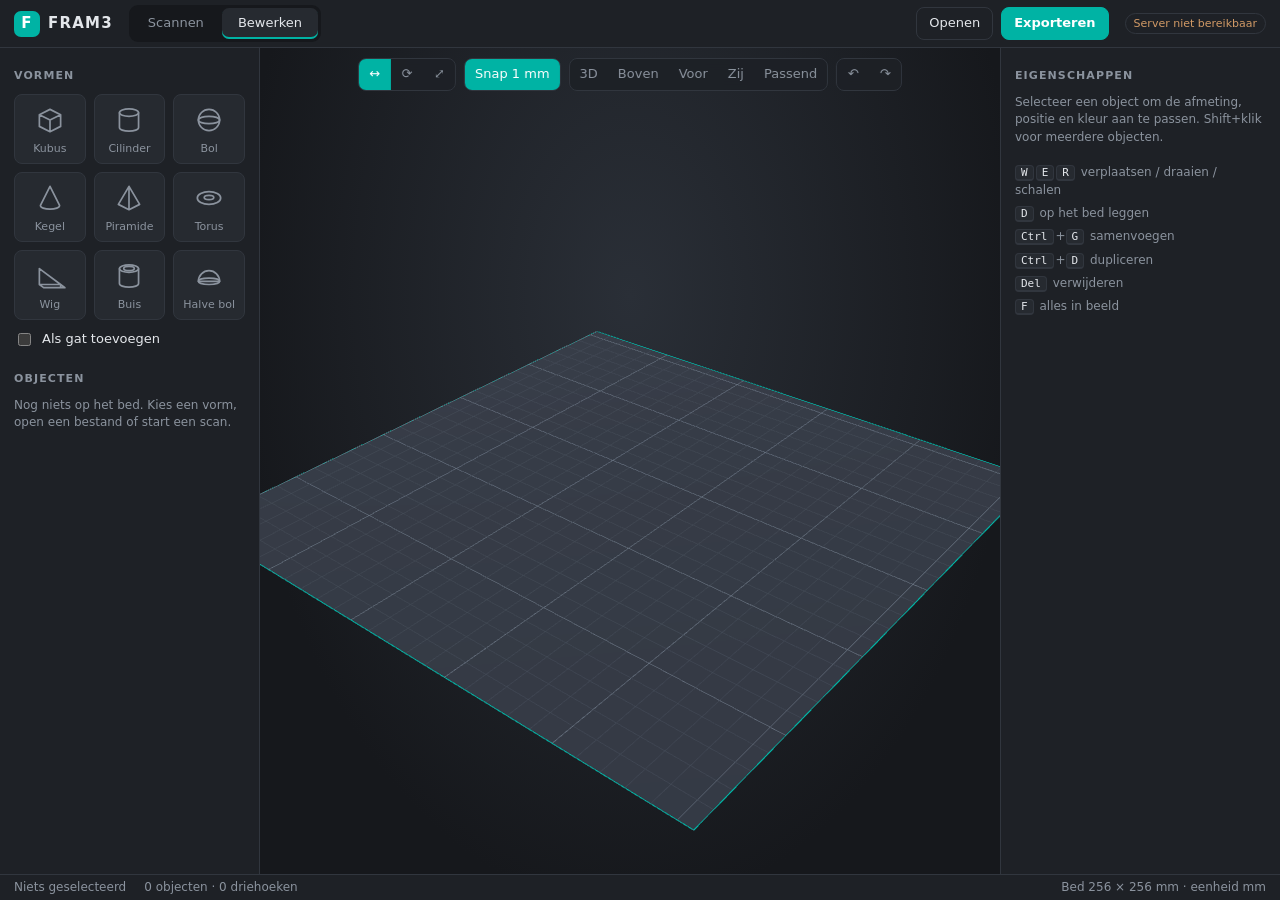
==== web/index.html @ 94004cdc "FRAM3: editor, format conversion, repair and scan pipeline Co-Authored-By: Claude Opus 5.5 <noreply@" ====
<!doctype html>
<html lang="nl">
<head>
  <meta charset="utf-8">
  <meta name="viewport" content="width=device-width, initial-scale=1">
  <title>FRAM3</title>
  <link rel="icon" href="data:image/svg+xml,%3Csvg xmlns='http://www.w3.org/2000/svg' viewBox='0 0 32 32'%3E%3Crect width='32' height='32' rx='7' fill='%2300b3a4'/%3E%3Cpath d='M9 23V9h12M9 16h9' stroke='white' stroke-width='3.5' fill='none' stroke-linecap='round'/%3E%3C/svg%3E">
  <link rel="stylesheet" href="style.css">
  <script type="importmap">
    {
      "imports": {
        "three": "./vendor/three.module.js",
        "three/addons/": "./vendor/addons/",
        "three-mesh-bvh": "./vendor/three-mesh-bvh.js",
        "three-bvh-csg": "./vendor/three-bvh-csg.js"
      }
    }
  </script>
</head>
<body>
  <header class="topbar">
    <div class="brand"><span class="logo">F</span>FRAM3</div>
    <nav class="tabs" role="tablist">
      <button class="tab" data-tab="scan" role="tab">Scannen</button>
      <button class="tab active" data-tab="edit" role="tab">Bewerken</button>
    </nav>
    <div class="top-actions">
      <button id="btn-import" class="btn ghost" title="Bestand openen (Ctrl+O)">Openen</button>
      <button id="btn-export" class="btn primary" title="Exporteren (Ctrl+E)">Exporteren</button>
      <input id="file-import" type="file" multiple hidden>
    </div>
    <div class="tools-status" id="tools-status" title="Wat er op deze computer beschikbaar is"></div>
  </header>

  <main class="layout">
    <!-- Left: scan panel or shapes + objects -->
    <aside class="sidebar left">
      <section class="panel" data-panel="scan" hidden>
        <h2>Nieuwe scan</h2>
        <p class="hint">Film rustig rondom het object (30–90 s), of maak 20–200 foto's van alle kanten. Zorg voor goed licht en een rustige achtergrond.</p>
        <label class="dropzone" id="scan-drop">
          <input type="file" id="scan-files" multiple accept="video/*,image/*" hidden>
          <span class="dz-icon">⬆</span>
          <span>Sleep video's en foto's hierheen<br><small>of klik om te kiezen</small></span>
        </label>
        <ul class="filelist" id="scan-list"></ul>
        <div class="field">
          <label for="scan-preset">Kwaliteit</label>
          <select id="scan-preset">
            <option value="snel">Snel (voorbeeld)</option>
            <option value="normaal" selected>Normaal</option>
            <option value="hoog">Hoog (langzaam)</option>
          </select>
        </div>
        <button class="btn primary wide" id="scan-start" disabled>Scan starten</button>
        <div class="scan-progress" id="scan-progress" hidden>
          <div class="row"><strong id="scan-stage">…</strong><span id="scan-pct">0%</span></div>
          <div class="bar"><div id="scan-bar"></div></div>
          <button class="btn ghost small" id="scan-cancel">Annuleren</button>
          <details><summary>Logboek</summary><pre id="scan-log"></pre></details>
        </div>
      </section>

      <section class="panel" data-panel="edit">
        <h2>Vormen</h2>
        <div class="shapes" id="shapes"></div>
        <label class="toggle"><input type="checkbox" id="shape-hole"> Als gat toevoegen</label>
        <h2>Objecten</h2>
        <ul class="objlist" id="objlist"></ul>
        <p class="hint" id="objlist-empty">Nog niets op het bed. Kies een vorm, open een bestand of start een scan.</p>
      </section>
    </aside>

    <!-- Center: viewport -->
    <section class="viewport" id="viewport">
      <div class="vp-toolbar">
        <div class="seg" id="gizmo-mode">
          <button data-mode="translate" class="active" title="Verplaatsen (W)">↔</button>
          <button data-mode="rotate" title="Draaien (E)">⟳</button>
          <button data-mode="scale" title="Schalen (R)">⤢</button>
        </div>
        <div class="seg">
          <button id="snap-toggle" class="active" title="Uitlijnen op raster">Snap 1 mm</button>
        </div>
        <div class="seg" id="views">
          <button data-view="iso" title="Perspectief">3D</button>
          <button data-view="top" title="Bovenaanzicht">Boven</button>
          <button data-view="front" title="Vooraanzicht">Voor</button>
          <button data-view="right" title="Zijaanzicht">Zij</button>
          <button data-view="fit" title="Alles in beeld (F)">Passend</button>
        </div>
        <div class="seg">
          <button id="undo" title="Ongedaan maken (Ctrl+Z)">↶</button>
          <button id="redo" title="Opnieuw (Ctrl+Y)">↷</button>
        </div>
      </div>
      <div class="drop-overlay" id="drop-overlay" hidden>Laat los om te openen</div>
      <div class="toast" id="toast" hidden></div>
    </section>

    <!-- Right: properties -->
    <aside class="sidebar right">
      <section class="panel" id="props" hidden>
        <h2 id="props-title">Object</h2>
        <div class="field"><label for="p-name">Naam</label><input id="p-name" type="text"></div>
        <div class="group-label">Positie (mm)</div>
        <div class="xyz">
          <label>X<input type="number" step="1" id="p-px"></label>
          <label>Y<input type="number" step="1" id="p-py"></label>
          <label>Z<input type="number" step="1" id="p-pz"></label>
        </div>
        <div class="group-label">Afmeting (mm) <label class="lock"><input type="checkbox" id="p-lock" checked> verhouding vast</label></div>
        <div class="xyz">
          <label>B<input type="number" step="0.5" min="0.01" id="p-sx"></label>
          <label>D<input type="number" step="0.5" min="0.01" id="p-sy"></label>
          <label>H<input type="number" step="0.5" min="0.01" id="p-sz"></label>
        </div>
        <div class="group-label">Rotatie (°)</div>
        <div class="xyz">
          <label>X<input type="number" step="15" id="p-rx"></label>
          <label>Y<input type="number" step="15" id="p-ry"></label>
          <label>Z<input type="number" step="15" id="p-rz"></label>
        </div>
        <div class="field row">
          <label for="p-color">Kleur</label><input id="p-color" type="color">
          <div class="seg small" id="p-kind">
            <button data-kind="solid">Massief</button>
            <button data-kind="hole">Gat</button>
          </div>
        </div>
        <div class="actions">
          <button class="btn" id="a-drop" title="Op het bed leggen (D)">Op bed</button>
          <button class="btn" id="a-dup" title="Dupliceren (Ctrl+D)">Dupliceren</button>
          <button class="btn" id="a-mirror" title="Spiegelen in X">Spiegelen</button>
          <button class="btn" id="a-group" title="Samenvoegen: gaten worden uitgesneden (Ctrl+G)">Samenvoegen</button>
          <button class="btn" id="a-repair" title="Repareren voor 3D-printen">Repareren</button>
          <button class="btn danger" id="a-del" title="Verwijderen (Del)">Verwijderen</button>
        </div>
        <div class="stats" id="p-stats"></div>
      </section>
      <section class="panel" id="props-empty">
        <h2>Eigenschappen</h2>
        <p class="hint">Selecteer een object om de afmeting, positie en kleur aan te passen. Shift+klik voor meerdere objecten.</p>
        <div class="shortcuts">
          <div><kbd>W</kbd><kbd>E</kbd><kbd>R</kbd> verplaatsen / draaien / schalen</div>
          <div><kbd>D</kbd> op het bed leggen</div>
          <div><kbd>Ctrl</kbd>+<kbd>G</kbd> samenvoegen</div>
          <div><kbd>Ctrl</kbd>+<kbd>D</kbd> dupliceren</div>
          <div><kbd>Del</kbd> verwijderen</div>
          <div><kbd>F</kbd> alles in beeld</div>
        </div>
      </section>
    </aside>
  </main>

  <footer class="statusbar">
    <span id="status-sel">Niets geselecteerd</span>
    <span id="status-tris"></span>
    <span class="spacer"></span>
    <span>Bed 256 × 256 mm · eenheid mm</span>
  </footer>

  <!-- Export dialog -->
  <dialog id="dlg-export">
    <form method="dialog">
      <h2>Exporteren</h2>
      <div class="field"><label for="ex-name">Bestandsnaam</label><input id="ex-name" value="fram3-model"></div>
      <div class="field"><label>Wat</label>
        <div class="seg" id="ex-scope">
          <button type="button" data-scope="all" class="active">Alles</button>
          <button type="button" data-scope="sel">Selectie</button>
        </div>
      </div>
      <div class="formats" id="ex-formats"></div>
      <p class="hint" id="ex-note"></p>
      <div class="dlg-actions">
        <button value="cancel" class="btn ghost">Annuleren</button>
        <button type="button" id="ex-go" class="btn primary">Downloaden</button>
      </div>
    </form>
  </dialog>

  <!-- Repair dialog -->
  <dialog id="dlg-repair">
    <form method="dialog">
      <h2>Repareren voor printen</h2>
      <label class="toggle"><input type="checkbox" id="r-largest" checked> Losse stukjes verwijderen</label>
      <label class="toggle"><input type="checkbox" id="r-floor"> Ondergrond (tafel) wegsnijden</label>
      <label class="toggle"><input type="checkbox" id="r-holes" checked> Gaten dichten</label>
      <label class="toggle"><input type="checkbox" id="r-solid" checked> Waterdicht maken</label>
      <div class="field"><label for="r-faces">Max. driehoeken (leeg = niet vereenvoudigen)</label><input id="r-faces" type="number" min="100" step="1000" placeholder="bijv. 200000"></div>
      <div class="field"><label for="r-size">Grootste zijde in mm (leeg = zo laten)</label><input id="r-size" type="number" min="0.1" step="1" placeholder="bijv. 80"></div>
      <div class="dlg-actions">
        <button value="cancel" class="btn ghost">Annuleren</button>
        <button type="button" id="r-go" class="btn primary">Repareren</button>
      </div>
    </form>
  </dialog>

  <script type="module" src="app.js"></script>
</body>
</html>
---- web/style.css ----
:root {
  --bg: #16181c;
  --panel: #1e2126;
  --panel-2: #262a30;
  --line: #31363e;
  --text: #e4e7eb;
  --muted: #8b939e;
  --accent: #00b3a4;
  --accent-2: #19d3c2;
  --danger: #e5534b;
  --hole: #9aa3ad;
  --radius: 8px;
  --font: "Inter", system-ui, -apple-system, "Segoe UI", Roboto, sans-serif;
  color-scheme: dark;
}
* { box-sizing: border-box; }
html, body { margin: 0; height: 100%; background: var(--bg); color: var(--text); font: 13px/1.45 var(--font); overflow: hidden; }
button, input, select { font: inherit; color: inherit; }
[hidden] { display: none !important; }

/* top bar */
.topbar { height: 48px; display: flex; align-items: center; gap: 16px; padding: 0 14px; background: var(--panel); border-bottom: 1px solid var(--line); }
.brand { display: flex; align-items: center; gap: 8px; font-weight: 700; letter-spacing: .08em; font-size: 15px; }
.logo { width: 26px; height: 26px; border-radius: 7px; background: var(--accent); display: grid; place-items: center; color: #fff; font-weight: 800; }
.tabs { display: flex; gap: 2px; background: var(--bg); padding: 3px; border-radius: 9px; }
.tab { background: none; border: 0; padding: 6px 16px; border-radius: 7px; color: var(--muted); cursor: pointer; }
.tab.active { background: var(--panel-2); color: var(--text); box-shadow: inset 0 -2px 0 var(--accent); }
.top-actions { display: flex; gap: 8px; margin-left: auto; }
.tools-status { display: flex; gap: 6px; }
.pill { font-size: 11px; padding: 2px 8px; border-radius: 99px; border: 1px solid var(--line); color: var(--muted); }
.pill.ok { color: var(--accent-2); border-color: color-mix(in srgb, var(--accent) 50%, transparent); }
.pill.no { color: #d19a66; }

/* buttons */
.btn { background: var(--panel-2); border: 1px solid var(--line); padding: 6px 12px; border-radius: var(--radius); cursor: pointer; }
.btn:hover { border-color: var(--muted); }
.btn.primary { background: var(--accent); border-color: var(--accent); color: #fff; font-weight: 600; }
.btn.primary:hover { background: var(--accent-2); }
.btn.primary:disabled { opacity: .45; cursor: not-allowed; }
.btn.ghost { background: transparent; }
.btn.danger:hover { border-color: var(--danger); color: var(--danger); }
.btn.small { padding: 3px 8px; font-size: 12px; }
.btn.wide { width: 100%; padding: 9px; }

/* layout */
.layout { display: grid; grid-template-columns: 260px 1fr 280px; height: calc(100% - 48px - 26px); }
.sidebar { background: var(--panel); overflow-y: auto; }
.sidebar.left { border-right: 1px solid var(--line); }
.sidebar.right { border-left: 1px solid var(--line); }
.panel { padding: 14px; }
.panel h2 { font-size: 11px; text-transform: uppercase; letter-spacing: .1em; color: var(--muted); margin: 6px 0 10px; font-weight: 600; }
.panel h2:not(:first-child) { margin-top: 22px; }
.hint { color: var(--muted); font-size: 12px; margin: 6px 0; }

/* shapes palette (Tinkercad-like) */
.shapes { display: grid; grid-template-columns: repeat(3, 1fr); gap: 8px; }
.shape { background: var(--panel-2); border: 1px solid var(--line); border-radius: var(--radius); padding: 8px 4px 6px; cursor: grab; display: flex; flex-direction: column; align-items: center; gap: 4px; font-size: 11px; color: var(--muted); }
.shape:hover { border-color: var(--accent); color: var(--text); }
.shape svg { width: 34px; height: 34px; }
.toggle { display: flex; align-items: center; gap: 8px; margin: 10px 0; cursor: pointer; }
.toggle input { accent-color: var(--accent); }

.objlist { list-style: none; margin: 0; padding: 0; }
.objlist li { display: flex; align-items: center; gap: 8px; padding: 6px 8px; border-radius: 6px; cursor: pointer; }
.objlist li:hover { background: var(--panel-2); }
.objlist li.sel { background: color-mix(in srgb, var(--accent) 22%, transparent); }
.objlist .sw { width: 12px; height: 12px; border-radius: 3px; flex: none; }
.objlist .sw.hole { background: repeating-linear-gradient(45deg, var(--hole) 0 2px, transparent 2px 4px) !important; border: 1px solid var(--hole); }
.objlist .nm { flex: 1; overflow: hidden; text-overflow: ellipsis; white-space: nowrap; }
.objlist .eye { background: none; border: 0; color: var(--muted); cursor: pointer; padding: 0 2px; }

/* viewport */
.viewport { position: relative; overflow: hidden; background: radial-gradient(ellipse at 50% 30%, #2a2f37, #16181c 75%); }
.viewport canvas { display: block; width: 100%; height: 100%; outline: none; }
.vp-toolbar { position: absolute; top: 10px; left: 50%; transform: translateX(-50%); display: flex; gap: 8px; z-index: 2; }
.seg { display: inline-flex; background: color-mix(in srgb, var(--panel) 92%, transparent); border: 1px solid var(--line); border-radius: var(--radius); overflow: hidden; backdrop-filter: blur(6px); }
.seg button { background: none; border: 0; padding: 6px 10px; white-space: nowrap; cursor: pointer; color: var(--muted); min-width: 32px; }
.seg button:hover { color: var(--text); }
.seg button.active { background: var(--accent); color: #fff; }
.seg.small button { padding: 3px 8px; font-size: 12px; }
.drop-overlay { position: absolute; inset: 12px; border: 2px dashed var(--accent); border-radius: 14px; display: grid; place-items: center; font-size: 18px; background: rgba(0, 179, 164, .08); z-index: 5; pointer-events: none; }
.toast { position: absolute; bottom: 16px; left: 50%; transform: translateX(-50%); background: var(--panel-2); border: 1px solid var(--line); padding: 8px 14px; border-radius: var(--radius); z-index: 6; max-width: 70%; box-shadow: 0 6px 24px rgba(0, 0, 0, .4); }
.toast.err { border-color: var(--danger); }
.busy { position: absolute; inset: 0; display: grid; place-items: center; background: rgba(0, 0, 0, .35); z-index: 7; font-size: 15px; }

/* properties */
.field { margin: 8px 0; display: flex; flex-direction: column; gap: 4px; }
.field.row { flex-direction: row; align-items: center; gap: 10px; }
.field label { color: var(--muted); font-size: 12px; }
input[type=text], input[type=number], input:not([type]), select { background: var(--bg); border: 1px solid var(--line); border-radius: 6px; padding: 5px 7px; width: 100%; }
input:focus, select:focus { outline: none; border-color: var(--accent); }
input[type=color] { width: 36px; height: 26px; border: 1px solid var(--line); border-radius: 6px; background: none; padding: 1px; }
.group-label { color: var(--muted); font-size: 12px; margin: 12px 0 4px; display: flex; justify-content: space-between; align-items: center; }
.lock { display: flex; gap: 4px; align-items: center; font-size: 11px; }
.xyz { display: grid; grid-template-columns: repeat(3, 1fr); gap: 6px; }
.xyz label { display: flex; align-items: center; gap: 4px; color: var(--muted); font-size: 11px; font-weight: 600; }
.xyz label:nth-child(1) { color: #e5534b; } .xyz label:nth-child(2) { color: #57ab5a; } .xyz label:nth-child(3) { color: #539bf5; }
.xyz input { padding: 4px 5px; }
.actions { display: grid; grid-template-columns: 1fr 1fr; gap: 6px; margin-top: 16px; }
.stats { margin-top: 14px; font-size: 12px; color: var(--muted); display: grid; grid-template-columns: auto 1fr; gap: 2px 10px; }
.stats b { color: var(--text); font-weight: 500; }
.shortcuts { margin-top: 18px; display: grid; gap: 6px; color: var(--muted); font-size: 12px; }
kbd { background: var(--panel-2); border: 1px solid var(--line); border-bottom-width: 2px; border-radius: 4px; padding: 0 5px; font: 11px/16px ui-monospace, monospace; color: var(--text); margin-right: 2px; }

/* scan */
.dropzone { display: flex; flex-direction: column; align-items: center; gap: 6px; text-align: center; padding: 22px 10px; border: 2px dashed var(--line); border-radius: 12px; cursor: pointer; color: var(--muted); margin: 10px 0; }
.dropzone:hover, .dropzone.over { border-color: var(--accent); color: var(--text); }
.dz-icon { font-size: 22px; }
.filelist { list-style: none; padding: 0; margin: 0 0 8px; max-height: 160px; overflow-y: auto; font-size: 12px; }
.filelist li { display: flex; justify-content: space-between; gap: 6px; padding: 3px 0; border-bottom: 1px solid var(--line); }
.filelist li span:first-child { overflow: hidden; text-overflow: ellipsis; white-space: nowrap; }
.filelist li span:last-child { color: var(--muted); flex: none; }
.scan-progress { margin-top: 14px; }
.scan-progress .row { display: flex; justify-content: space-between; margin-bottom: 6px; }
.bar { height: 6px; background: var(--bg); border-radius: 3px; overflow: hidden; margin-bottom: 10px; }
.bar div { height: 100%; width: 0; background: var(--accent); transition: width .4s; }
.scan-progress pre { max-height: 220px; overflow: auto; font-size: 10.5px; background: var(--bg); padding: 8px; border-radius: 6px; white-space: pre-wrap; word-break: break-all; }
summary { cursor: pointer; color: var(--muted); margin-top: 8px; }

/* status bar */
.statusbar { height: 26px; display: flex; align-items: center; gap: 18px; padding: 0 14px; background: var(--panel); border-top: 1px solid var(--line); color: var(--muted); font-size: 12px; }
.spacer { flex: 1; }

/* dialogs */
dialog { background: var(--panel); color: var(--text); border: 1px solid var(--line); border-radius: 12px; padding: 20px; width: min(460px, 92vw); box-shadow: 0 20px 60px rgba(0, 0, 0, .5); }
dialog::backdrop { background: rgba(0, 0, 0, .55); }
dialog h2 { margin: 0 0 12px; font-size: 16px; }
.formats { display: grid; grid-template-columns: 1fr 1fr; gap: 6px; margin: 12px 0; }
.formats label { display: flex; gap: 8px; align-items: center; padding: 7px 9px; border: 1px solid var(--line); border-radius: 7px; cursor: pointer; }
.formats label:has(input:checked) { border-color: var(--accent); background: color-mix(in srgb, var(--accent) 14%, transparent); }
.formats label.off { opacity: .4; cursor: not-allowed; }
.formats input { accent-color: var(--accent); }
.formats small { color: var(--muted); margin-left: auto; }
.dlg-actions { display: flex; justify-content: flex-end; gap: 8px; margin-top: 16px; }

@media (max-width: 900px) {
  .layout { grid-template-columns: 1fr; grid-template-rows: auto 1fr auto; }
  .sidebar { max-height: 30vh; }
  .tools-status { display: none; }
}
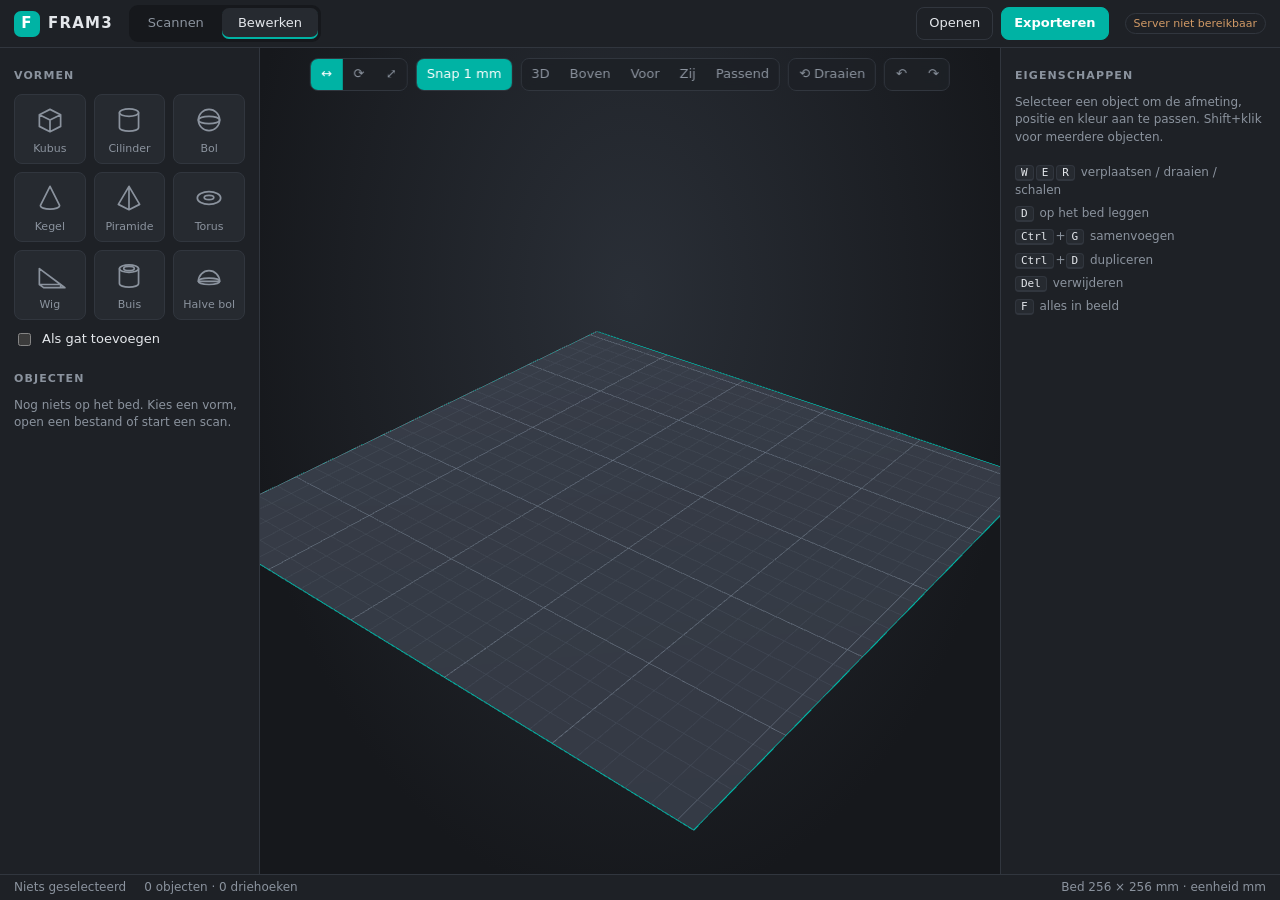
==== commit 1f881730: "Live meekijken tijdens het scannen en ronddraaien als de scan klaar is - het middenbeeld toont tijde" ====
--- a/web/index.html
+++ b/web/index.html
@@ -4,7 +4,7 @@
   <meta charset="utf-8">
   <meta name="viewport" content="width=device-width, initial-scale=1">
   <title>FRAM3</title>
-  <link rel="icon" href="data:image/svg+xml,%3Csvg xmlns='http://www.w3.org/2000/svg' viewBox='0 0 32 32'%3E%3Crect width='32' height='32' rx='7' fill='%2300b3a4'/%3E%3Cpath d='M9 23V9h12M9 16h9' stroke='white' stroke-width='3.5' fill='none' stroke-linecap='round'/%3E%3C/svg%3E">
+  <link rel="icon" href="icon.svg">
   <link rel="stylesheet" href="style.css">
   <script type="importmap">
     {
@@ -37,7 +37,7 @@
     <aside class="sidebar left">
       <section class="panel" data-panel="scan" hidden>
         <h2>Nieuwe scan</h2>
-        <p class="hint">Film rustig rondom het object (30–90 s), of maak 20–200 foto's van alle kanten. Zorg voor goed licht en een rustige achtergrond.</p>
+        <p class="hint">Film rustig helemaal rondom het object (30–60 s), één rondje laag en één hoog, of maak 20–200 foto's van alle kanten. Gebruik de originele video: via WhatsApp wordt hij klein en wazig. Zorg voor goed licht.</p>
         <label class="dropzone" id="scan-drop">
           <input type="file" id="scan-files" multiple accept="video/*,image/*" hidden>
           <span class="dz-icon">⬆</span>
@@ -52,12 +52,17 @@
             <option value="hoog">Hoog (langzaam)</option>
           </select>
         </div>
+        <label class="toggle"><input type="checkbox" id="scan-floor" checked> Alleen het object (tafel en omgeving weghalen)</label>
         <button class="btn primary wide" id="scan-start" disabled>Scan starten</button>
         <div class="scan-progress" id="scan-progress" hidden>
           <div class="row"><strong id="scan-stage">…</strong><span id="scan-pct">0%</span></div>
           <div class="bar"><div id="scan-bar"></div></div>
           <button class="btn ghost small" id="scan-cancel">Annuleren</button>
           <details><summary>Logboek</summary><pre id="scan-log"></pre></details>
+        </div>
+        <div id="scan-history" hidden>
+          <h2>Eerdere scans</h2>
+          <ul class="filelist history" id="scan-history-list"></ul>
         </div>
       </section>
 
@@ -90,9 +95,16 @@
           <button data-view="fit" title="Alles in beeld (F)">Passend</button>
         </div>
         <div class="seg">
+          <button id="spin-toggle" title="Rustig om het model heen draaien">⟲ Draaien</button>
+        </div>
+        <div class="seg">
           <button id="undo" title="Ongedaan maken (Ctrl+Z)">↶</button>
           <button id="redo" title="Opnieuw (Ctrl+Y)">↷</button>
         </div>
+      </div>
+      <div class="live" id="live" hidden>
+        <img id="live-frame" alt="Beeld waar de scan nu mee bezig is" hidden>
+        <div class="live-cap"><span class="live-dot"></span><strong id="live-title">Scan bezig</strong><span id="live-sub"></span></div>
       </div>
       <div class="drop-overlay" id="drop-overlay" hidden>Laat los om te openen</div>
       <div class="toast" id="toast" hidden></div>
--- a/web/style.css
+++ b/web/style.css
@@ -78,6 +78,14 @@
 .seg button:hover { color: var(--text); }
 .seg button.active { background: var(--accent); color: #fff; }
 .seg.small button { padding: 3px 8px; font-size: 12px; }
+.live { position: absolute; inset: 0; z-index: 1; pointer-events: none; display: grid; place-items: center; }
+.live img { max-width: 62%; max-height: 68%; border-radius: 10px; border: 1px solid var(--line); box-shadow: 0 10px 40px rgba(0, 0, 0, .5); transition: all .5s ease; }
+.live.corner img { position: absolute; left: 14px; bottom: 14px; max-width: 220px; max-height: 240px; }
+.live-cap { position: absolute; top: 54px; left: 50%; transform: translateX(-50%); display: flex; align-items: center; gap: 8px; background: color-mix(in srgb, var(--panel) 92%, transparent); border: 1px solid var(--line); border-radius: var(--radius); padding: 6px 12px; white-space: nowrap; backdrop-filter: blur(6px); }
+.live-cap span { color: var(--muted); }
+.live-dot { width: 8px; height: 8px; border-radius: 50%; background: var(--danger); animation: live-pulse 1.2s ease-in-out infinite; }
+@keyframes live-pulse { 50% { opacity: .25; } }
+@media (prefers-reduced-motion: reduce) { .live-dot { animation: none; } .live img { transition: none; } }
 .drop-overlay { position: absolute; inset: 12px; border: 2px dashed var(--accent); border-radius: 14px; display: grid; place-items: center; font-size: 18px; background: rgba(0, 179, 164, .08); z-index: 5; pointer-events: none; }
 .toast { position: absolute; bottom: 16px; left: 50%; transform: translateX(-50%); background: var(--panel-2); border: 1px solid var(--line); padding: 8px 14px; border-radius: var(--radius); z-index: 6; max-width: 70%; box-shadow: 0 6px 24px rgba(0, 0, 0, .4); }
 .toast.err { border-color: var(--danger); }
@@ -138,3 +146,7 @@
   .sidebar { max-height: 30vh; }
   .tools-status { display: none; }
 }
+
+.history li { align-items: center; padding: 6px 0; }
+.history .meta { color: var(--muted); font-size: 11px; display: block; }
+.history .btn { flex: none; }
